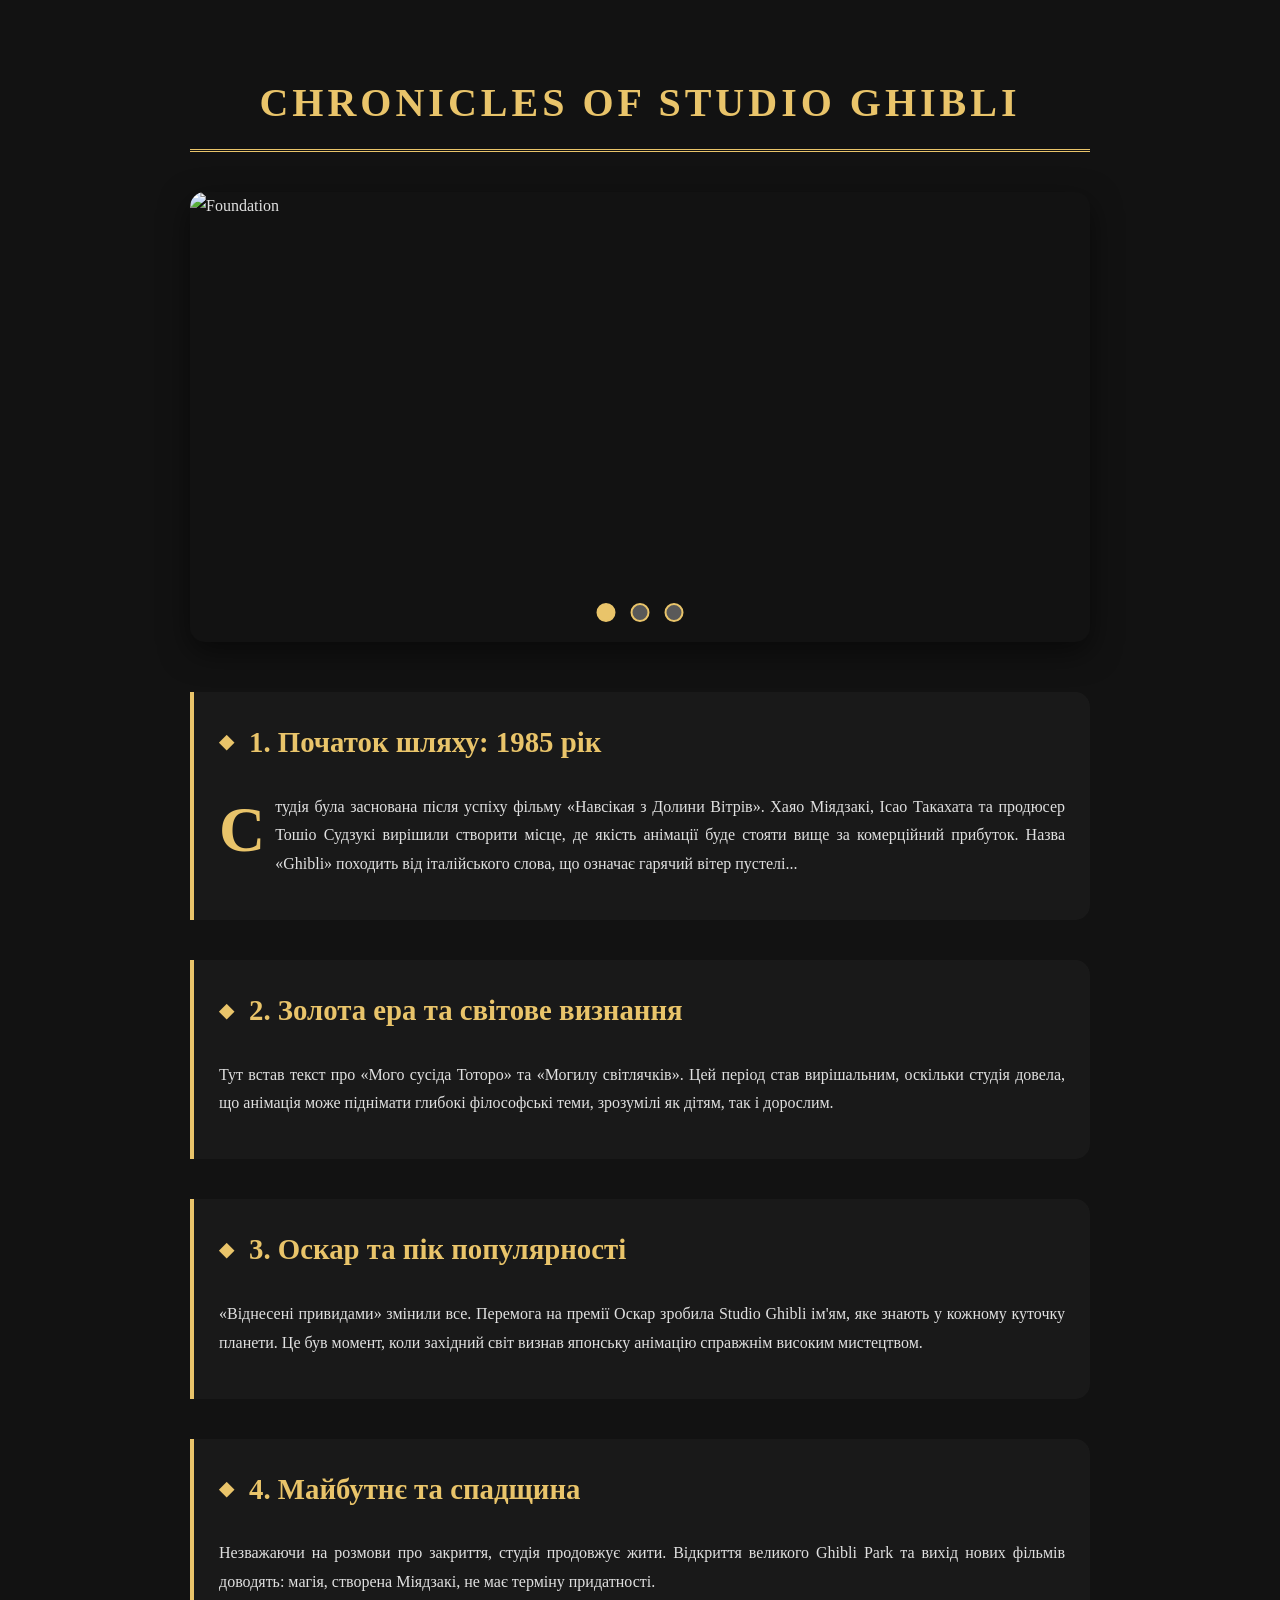
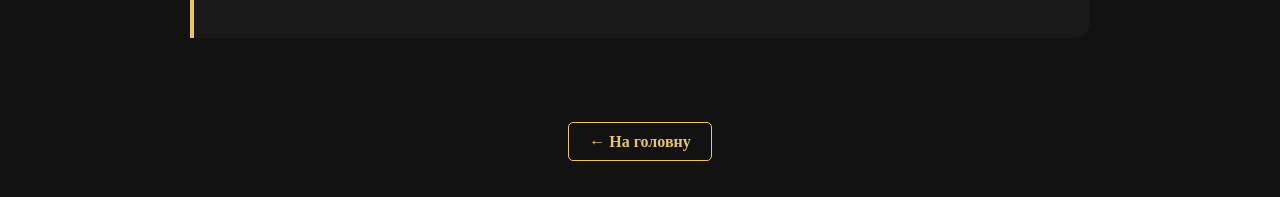
==== about.html @ 697f6bbd "Add files via upload" ====
<!DOCTYPE html>
<html lang="uk">
<head>
    <meta charset="UTF-8">
    <meta name="viewport" content="width=device-width, initial-scale=1.0">
    <title>Історія Studio Ghibli | Енциклопедія</title>
    <style>
        :root {
            --gold: #e9c46a;
            --bg: #121212;
            --text: #e0e0e0;
        }

        body {
            margin: 0;
            padding: 0;
            background: var(--bg);
            color: var(--text);
            font-family: 'Georgia', serif;
            line-height: 1.8;
        }

        .container {
            max-width: 900px;
            margin: 0 auto;
            padding: 40px 20px;
        }

        h1 {
            text-align: center;
            color: var(--gold);
            text-transform: uppercase;
            letter-spacing: 4px;
            font-size: 2.5rem;
            border-bottom: 3px double var(--gold);
            padding-bottom: 10px;
            margin-bottom: 40px;
        }

        /* --- СЛАЙДЕР (ГАЛЕРЕЯ) --- */
        .slider-container {
            position: relative;
            width: 100%;
            height: 450px;
            overflow: hidden;
            border-radius: 15px;
            box-shadow: 0 10px 30px rgba(0,0,0,0.5);
            margin-bottom: 50px;
        }

        .slides {
            display: flex;
            width: 500%; /* на 5 фото */
            height: 100%;
            transition: transform 0.5s ease-in-out;
        }

        .slide {
            width: 20%;
            height: 100%;
        }

        .slide img {
            width: 100%;
            height: 100%;
            object-fit: cover;
        }

        /* Кнопки-стрілочки (радіокнопки) */
        input[name="slider"] { display: none; }

        .controls {
            position: absolute;
            bottom: 20px;
            left: 50%;
            transform: translateX(-50%);
            display: flex;
            gap: 15px;
        }

        .controls label {
            width: 15px;
            height: 15px;
            background: rgba(255,255,255,0.3);
            border-radius: 50%;
            cursor: pointer;
            border: 2px solid var(--gold);
        }

        /* Логіка перемикання */
        #s1:checked ~ .slides { transform: translateX(0); }
        #s2:checked ~ .slides { transform: translateX(-20%); }
        #s3:checked ~ .slides { transform: translateX(-40%); }

        #s1:checked ~ .controls label:nth-child(1),
        #s2:checked ~ .controls label:nth-child(2),
        #s3:checked ~ .controls label:nth-child(3) {
            background: var(--gold);
        }

        /* --- ВЕРСТКА СТАТТІ (ГАЗЕТНИЙ СТИЛЬ) --- */
        .article-content {
            column-count: 1; /* Можна змінити на 2 для ПК, але 1 зручніше для читання */
            text-align: justify;
        }

        /* Стиль для 4 підпунктів */
        .section-box {
            margin-bottom: 40px;
            padding: 25px;
            background: rgba(255, 255, 255, 0.03);
            border-left: 4px solid var(--gold);
            border-radius: 0 15px 15px 0;
        }

        .section-box h2 {
            color: var(--gold);
            font-size: 1.8rem;
            margin-top: 0;
            display: flex;
            align-items: center;
        }

        .section-box h2::before {
            content: "◆";
            margin-right: 15px;
            font-size: 1.2rem;
        }

        .dropcap::first-letter {
            float: left;
            font-size: 4rem;
            line-height: 1;
            padding: 5px 10px 0 0;
            color: var(--gold);
            font-weight: bold;
        }

        /* Мобільна адаптація */
        @media (max-width: 768px) {
            .slider-container { height: 250px; }
            h1 { font-size: 1.8rem; }
            .section-box { padding: 15px; }
        }

        .back-nav {
            text-align: center;
            margin-top: 50px;
        }

        .back-nav a {
            color: var(--gold);
            text-decoration: none;
            font-weight: bold;
            border: 1px solid var(--gold);
            padding: 10px 20px;
            border-radius: 5px;
            transition: 0.3s;
        }

        .back-nav a:hover {
            background: var(--gold);
            color: var(--bg);
        }
    </style>
</head>
<body>

<div class="container">
    <h1>Chronicles of Studio Ghibli</h1>

    <div class="slider-container">
        <input type="radio" name="slider" id="s1" checked>
        <input type="radio" name="slider" id="s2">
        <input type="radio" name="slider" id="s3">

        <div class="slides">
            <div class="slide"><img src="../images/history1.jpg" alt="Foundation"></div>
            <div class="slide"><img src="../images/history2.jpg" alt="Miyazaki & Takahata"></div>
            <div class="slide"><img src="../images/history3.jpg" alt="Studio View"></div>
        </div>

        <div class="controls">
            <label for="s1"></label>
            <label for="s2"></label>
            <label for="s3"></label>
        </div>
    </div>

    <div class="article-content">

        <div class="section-box">
            <h2>1. Початок шляху: 1985 рік</h2>
            <p class="dropcap">
                Студія була заснована після успіху фільму «Навсікая з Долини Вітрів». 
                Хаяо Міядзакі, Ісао Такахата та продюсер Тошіо Судзукі вирішили створити 
                місце, де якість анімації буде стояти вище за комерційний прибуток. 
                Назва «Ghibli» походить від італійського слова, що означає гарячий вітер пустелі...
            </p>
        </div>

        <div class="section-box">
            <h2>2. Золота ера та світове визнання</h2>
            <p>
                Тут встав текст про «Мого сусіда Тоторо» та «Могилу світлячків». 
                Цей період став вирішальним, оскільки студія довела, що анімація 
                може піднімати глибокі філософські теми, зрозумілі як дітям, так і дорослим.
            </p>
        </div>

        <div class="section-box">
            <h2>3. Оскар та пік популярності</h2>
            <p>
                «Віднесені привидами» змінили все. Перемога на премії Оскар зробила Studio Ghibli 
                ім'ям, яке знають у кожному куточку планети. Це був момент, коли західний світ 
                визнав японську анімацію справжнім високим мистецтвом.
            </p>
        </div>

        <div class="section-box">
            <h2>4. Майбутнє та спадщина</h2>
            <p>
                Незважаючи на розмови про закриття, студія продовжує жити. Відкриття великого 
                Ghibli Park та вихід нових фільмів доводять: магія, створена Міядзакі, не має терміну придатності.
            </p>
        </div>

    </div>

    <div class="back-nav">
        <a href="index.html">← На головну</a>
    </div>
</div>

</body>
</html>
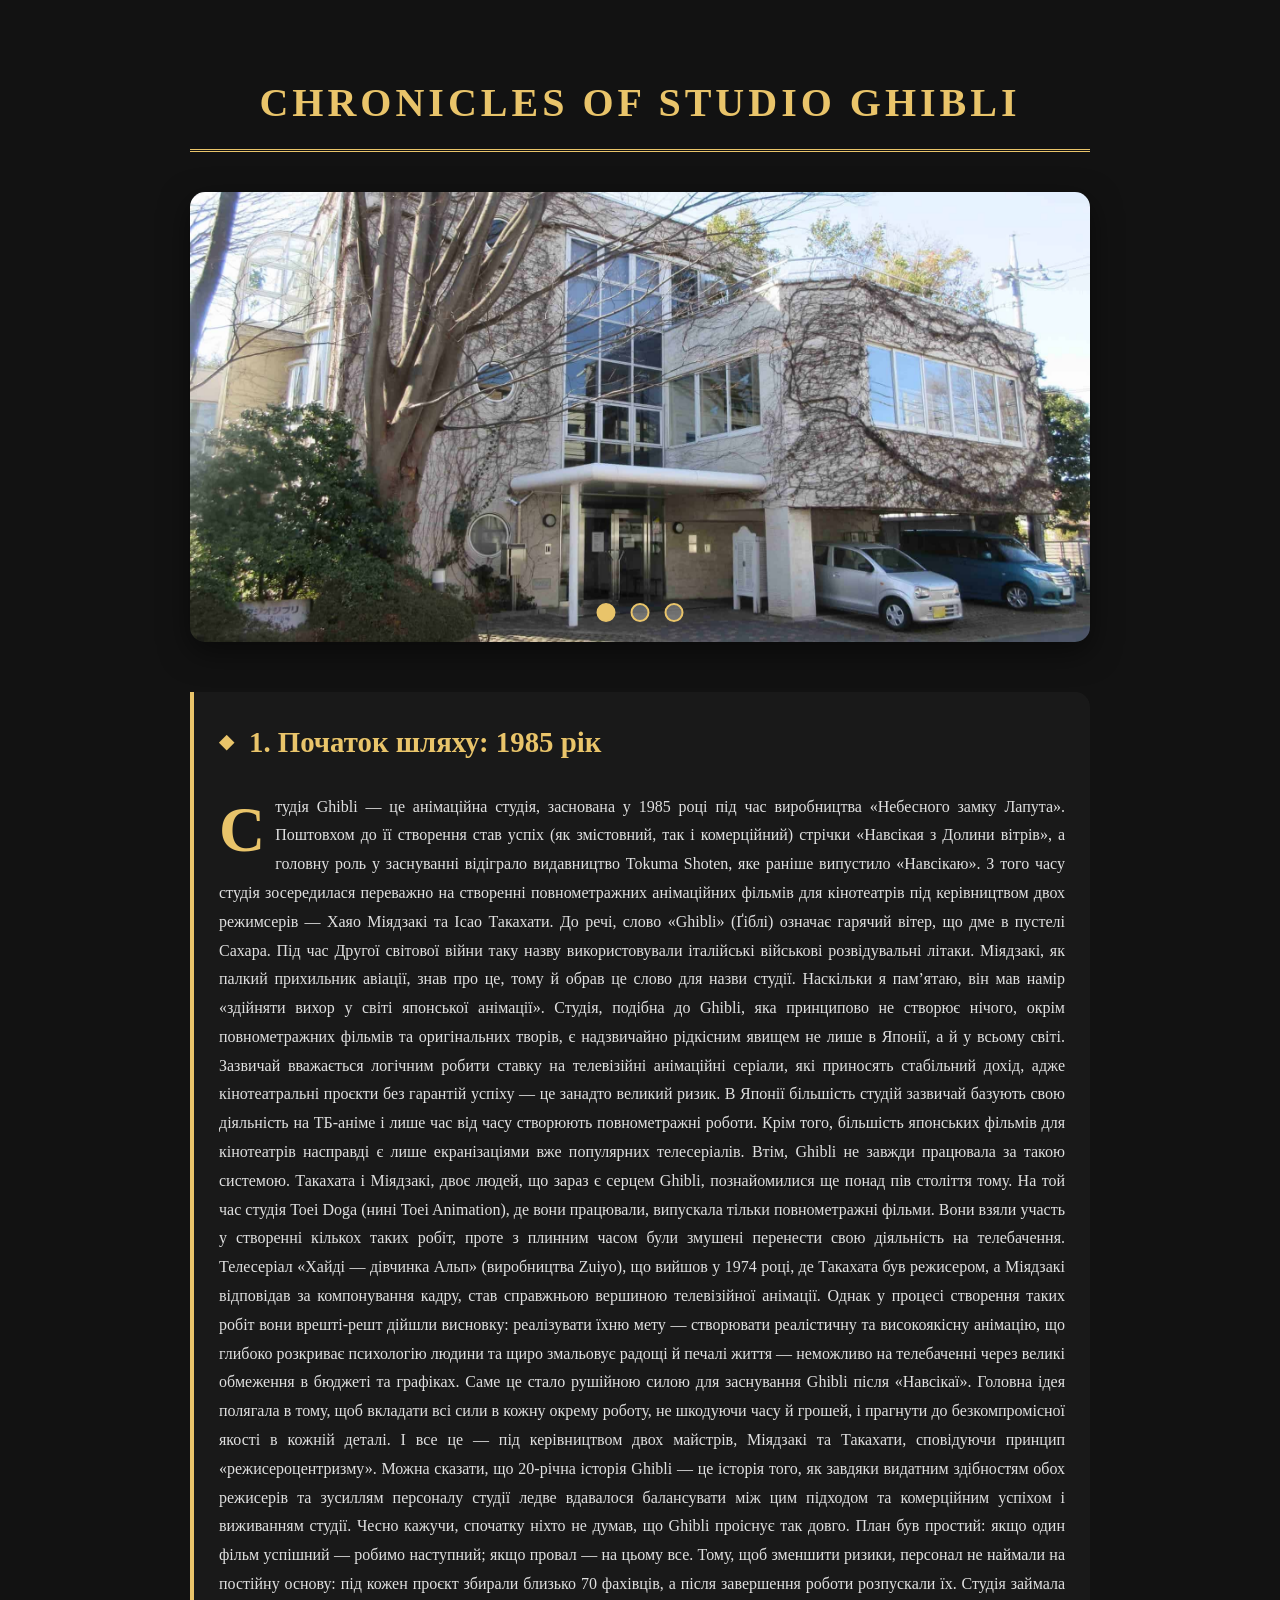
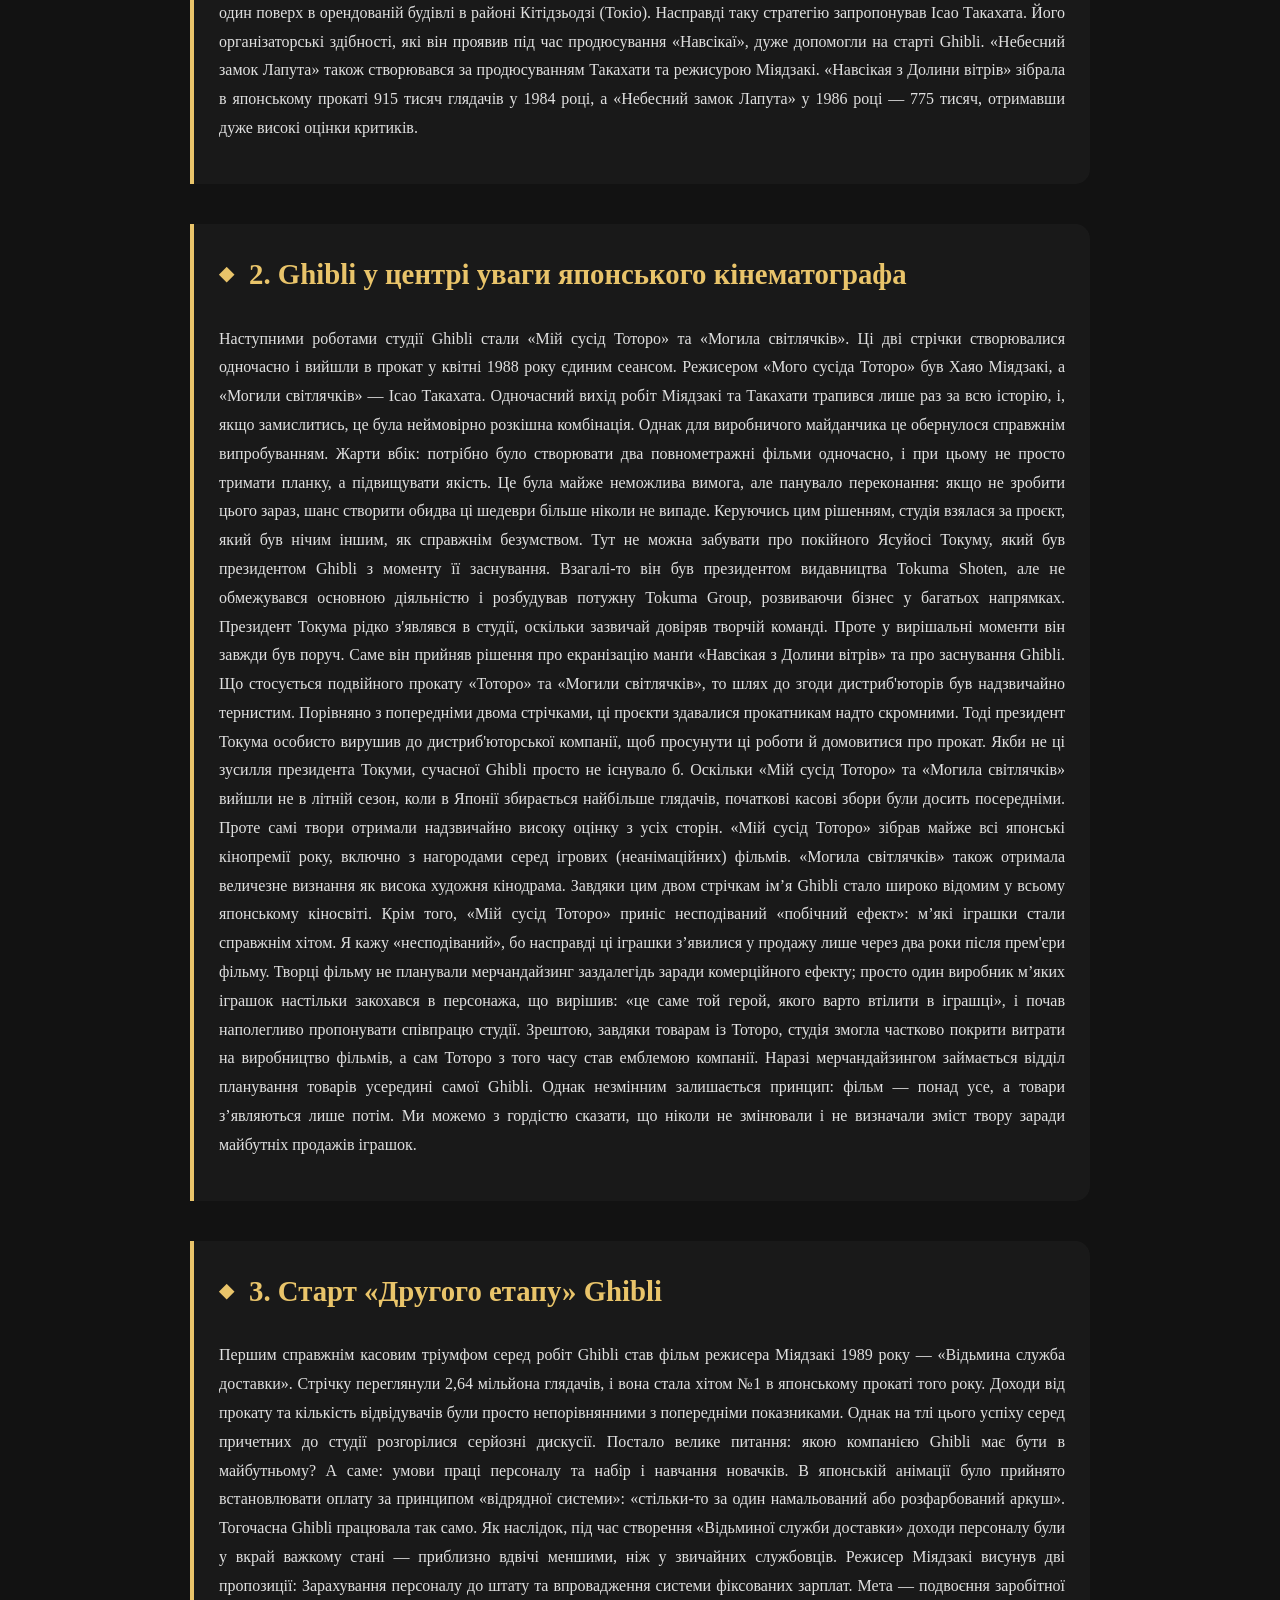
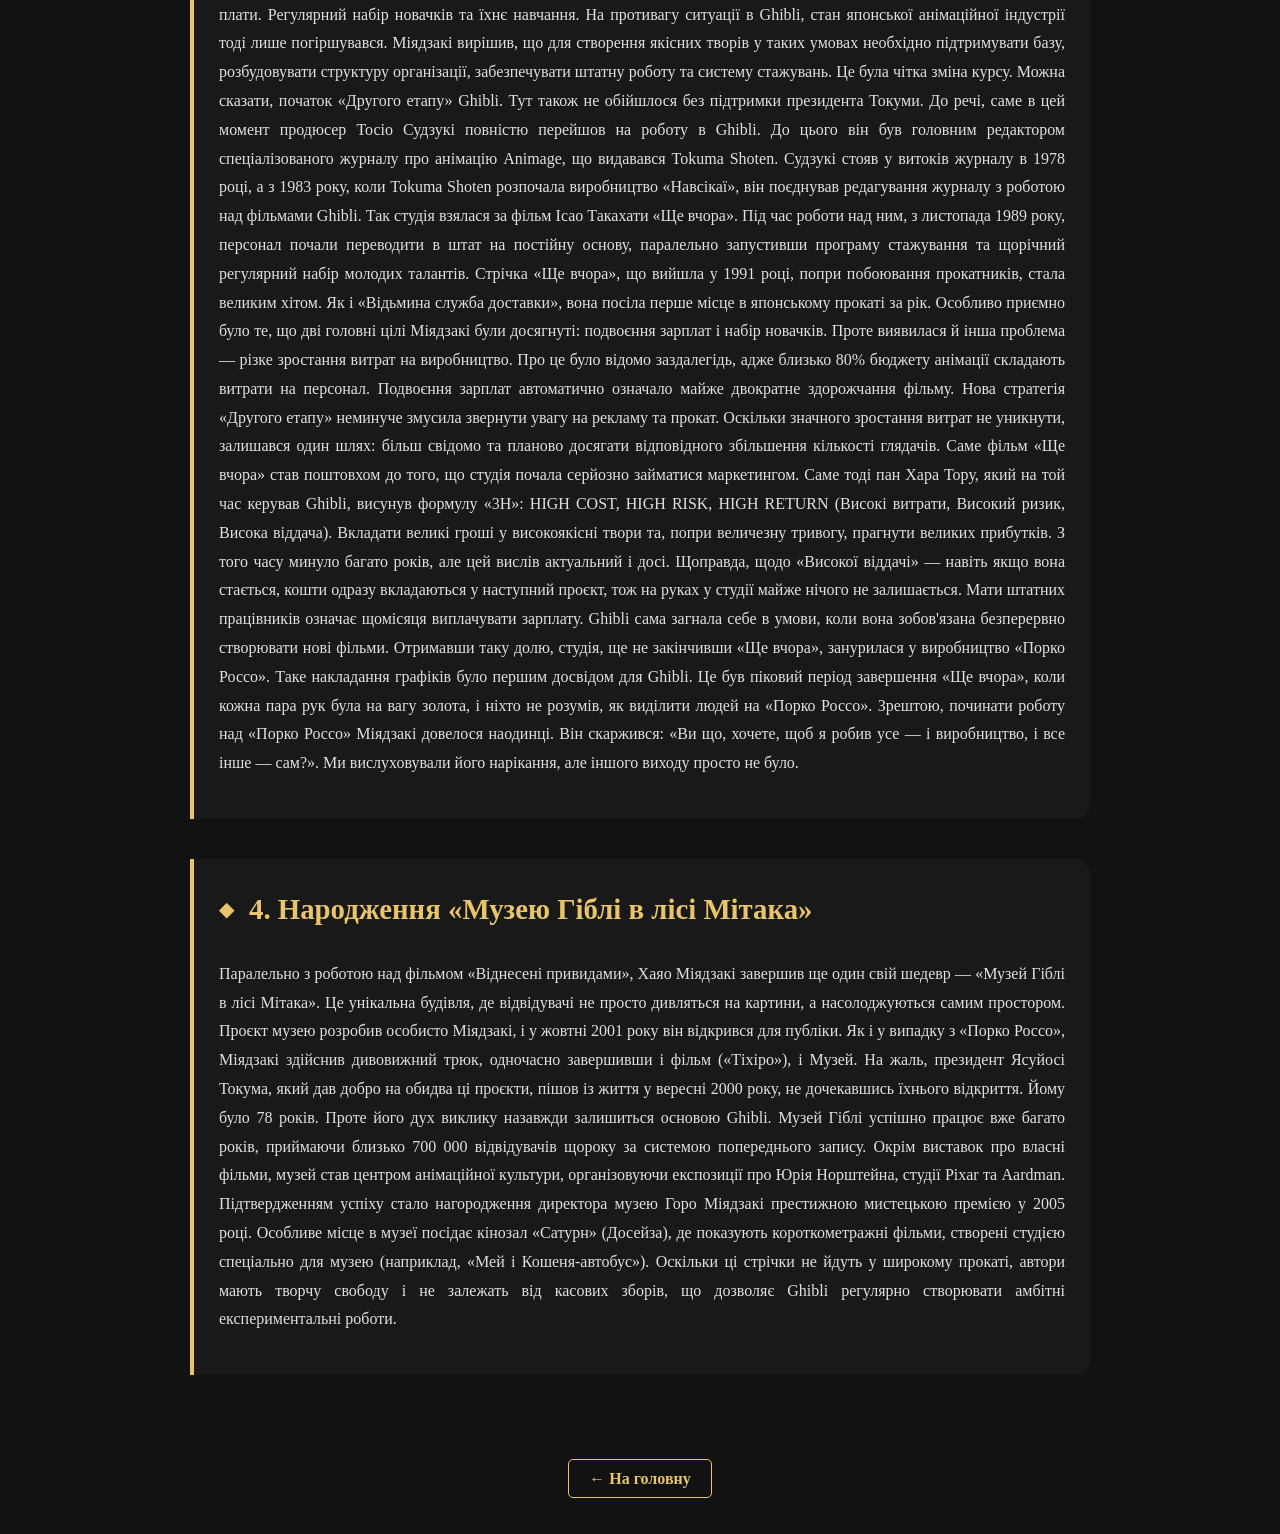
==== commit b88de985: "about.html" ====
--- a/about.html
+++ b/about.html
@@ -1,5 +1,5 @@
 <!DOCTYPE html>
-<html lang="uk">
+<html lang="ua">
 <head>
     <meta charset="UTF-8">
     <meta name="viewport" content="width=device-width, initial-scale=1.0">
@@ -175,9 +175,9 @@
         <input type="radio" name="slider" id="s3">
 
         <div class="slides">
-            <div class="slide"><img src="../images/history1.jpg" alt="Foundation"></div>
-            <div class="slide"><img src="../images/history2.jpg" alt="Miyazaki & Takahata"></div>
-            <div class="slide"><img src="../images/history3.jpg" alt="Studio View"></div>
+            <div class="slide"><img src="images/history1.jpg" alt="Foundation"></div>
+            <div class="slide"><img src="images/history2.jpg" alt="Miyazaki & Takahata"></div>
+            <div class="slide"><img src="images/history3.png" alt="Studio View"></div>
         </div>
 
         <div class="controls">
@@ -192,36 +192,28 @@
         <div class="section-box">
             <h2>1. Початок шляху: 1985 рік</h2>
             <p class="dropcap">
-                Студія була заснована після успіху фільму «Навсікая з Долини Вітрів». 
-                Хаяо Міядзакі, Ісао Такахата та продюсер Тошіо Судзукі вирішили створити 
-                місце, де якість анімації буде стояти вище за комерційний прибуток. 
-                Назва «Ghibli» походить від італійського слова, що означає гарячий вітер пустелі...
+                Студія Ghibli — це анімаційна студія, заснована у 1985 році під час виробництва «Небесного замку Лапута». Поштовхом до її створення став успіх (як змістовний, так і комерційний) стрічки «Навсікая з Долини вітрів», а головну роль у заснуванні відіграло видавництво Tokuma Shoten, яке раніше випустило «Навсікаю». З того часу студія зосередилася переважно на створенні повнометражних анімаційних фільмів для кінотеатрів під керівництвом двох режимсерів — Хаяо Міядзакі та Ісао Такахати. До речі, слово «Ghibli» (Ґіблі) означає гарячий вітер, що дме в пустелі Сахара. Під час Другої світової війни таку назву використовували італійські військові розвідувальні літаки. Міядзакі, як палкий прихильник авіації, знав про це, тому й обрав це слово для назви студії. Наскільки я пам’ятаю, він мав намір «здійняти вихор у світі японської анімації». Студія, подібна до Ghibli, яка принципово не створює нічого, окрім повнометражних фільмів та оригінальних творів, є надзвичайно рідкісним явищем не лише в Японії, а й у всьому світі. Зазвичай вважається логічним робити ставку на телевізійні анімаційні серіали, які приносять стабільний дохід, адже кінотеатральні проєкти без гарантій успіху — це занадто великий ризик. В Японії більшість студій зазвичай базують свою діяльність на ТБ-аніме і лише час від часу створюють повнометражні роботи. Крім того, більшість японських фільмів для кінотеатрів насправді є лише екранізаціями вже популярних телесеріалів. Втім, Ghibli не завжди працювала за такою системою. Такахата і Міядзакі, двоє людей, що зараз є серцем Ghibli, познайомилися ще понад пів століття тому. На той час студія Toei Doga (нині Toei Animation), де вони працювали, випускала тільки повнометражні фільми. Вони взяли участь у створенні кількох таких робіт, проте з плинним часом були змушені перенести свою діяльність на телебачення. Телесеріал «Хайді — дівчинка Альп» (виробництва Zuiyo), що вийшов у 1974 році, де Такахата був режисером, а Міядзакі відповідав за компонування кадру, став справжньою вершиною телевізійної анімації. Однак у процесі створення таких робіт вони врешті-решт дійшли висновку: реалізувати їхню мету — створювати реалістичну та високоякісну анімацію, що глибоко розкриває психологію людини та щиро змальовує радощі й печалі життя — неможливо на телебаченні через великі обмеження в бюджеті та графіках. Саме це стало рушійною силою для заснування Ghibli після «Навсікаї». Головна ідея полягала в тому, щоб вкладати всі сили в кожну окрему роботу, не шкодуючи часу й грошей, і прагнути до безкомпромісної якості в кожній деталі. І все це — під керівництвом двох майстрів, Міядзакі та Такахати, сповідуючи принцип «режисероцентризму». Можна сказати, що 20-річна історія Ghibli — це історія того, як завдяки видатним здібностям обох режисерів та зусиллям персоналу студії ледве вдавалося балансувати між цим підходом та комерційним успіхом і виживанням студії. Чесно кажучи, спочатку ніхто не думав, що Ghibli проіснує так довго. План був простий: якщо один фільм успішний — робимо наступний; якщо провал — на цьому все. Тому, щоб зменшити ризики, персонал не наймали на постійну основу: під кожен проєкт збирали близько 70 фахівців, а після завершення роботи розпускали їх. Студія займала один поверх в орендованій будівлі в районі Кітідзьодзі (Токіо). Насправді таку стратегію запропонував Ісао Такахата. Його організаторські здібності, які він проявив під час продюсування «Навсікаї», дуже допомогли на старті Ghibli. «Небесний замок Лапута» також створювався за продюсуванням Такахати та режисурою Міядзакі. «Навсікая з Долини вітрів» зібрала в японському прокаті 915 тисяч глядачів у 1984 році, а «Небесний замок Лапута» у 1986 році — 775 тисяч, отримавши дуже високі оцінки критиків.
+        </div>
+
+        <div class="section-box">
+            <h2>2. Ghibli у центрі уваги японського кінематографа</h2>
+            <p>
+             Наступними роботами студії Ghibli стали «Мій сусід Тоторо» та «Могила світлячків». Ці дві стрічки створювалися одночасно і вийшли в прокат у квітні 1988 року єдиним сеансом. Режисером «Мого сусіда Тоторо» був Хаяо Міядзакі, а «Могили світлячків» — Ісао Такахата. Одночасний вихід робіт Міядзакі та Такахати трапився лише раз за всю історію, і, якщо замислитись, це була неймовірно розкішна комбінація. Однак для виробничого майданчика це обернулося справжнім випробуванням. Жарти вбік: потрібно було створювати два повнометражні фільми одночасно, і при цьому не просто тримати планку, а підвищувати якість. Це була майже неможлива вимога, але панувало переконання: якщо не зробити цього зараз, шанс створити обидва ці шедеври більше ніколи не випаде. Керуючись цим рішенням, студія взялася за проєкт, який був нічим іншим, як справжнім безумством. Тут не можна забувати про покійного Ясуйосі Токуму, який був президентом Ghibli з моменту її заснування. Взагалі-то він був президентом видавництва Tokuma Shoten, але не обмежувався основною діяльністю і розбудував потужну Tokuma Group, розвиваючи бізнес у багатьох напрямках. Президент Токума рідко з'являвся в студії, оскільки зазвичай довіряв творчій команді. Проте у вирішальні моменти він завжди був поруч. Саме він прийняв рішення про екранізацію манґи «Навсікая з Долини вітрів» та про заснування Ghibli. Що стосується подвійного прокату «Тоторо» та «Могили світлячків», то шлях до згоди дистриб'юторів був надзвичайно тернистим. Порівняно з попередніми двома стрічками, ці проєкти здавалися прокатникам надто скромними. Тоді президент Токума особисто вирушив до дистриб'юторської компанії, щоб просунути ці роботи й домовитися про прокат. Якби не ці зусилля президента Токуми, сучасної Ghibli просто не існувало б. Оскільки «Мій сусід Тоторо» та «Могила світлячків» вийшли не в літній сезон, коли в Японії збирається найбільше глядачів, початкові касові збори були досить посередніми. Проте самі твори отримали надзвичайно високу оцінку з усіх сторін. «Мій сусід Тоторо» зібрав майже всі японські кінопремії року, включно з нагородами серед ігрових (неанімаційних) фільмів. «Могила світлячків» також отримала величезне визнання як висока художня кінодрама. Завдяки цим двом стрічкам ім’я Ghibli стало широко відомим у всьому японському кіносвіті. Крім того, «Мій сусід Тоторо» приніс несподіваний «побічний ефект»: м’які іграшки стали справжнім хітом. Я кажу «несподіваний», бо насправді ці іграшки з’явилися у продажу лише через два роки після прем'єри фільму. Творці фільму не планували мерчандайзинг заздалегідь заради комерційного ефекту; просто один виробник м’яких іграшок настільки закохався в персонажа, що вирішив: «це саме той герой, якого варто втілити в іграшці», і почав наполегливо пропонувати співпрацю студії. Зрештою, завдяки товарам із Тоторо, студія змогла частково покрити витрати на виробництво фільмів, а сам Тоторо з того часу став емблемою компанії. Наразі мерчандайзингом займається відділ планування товарів усередині самої Ghibli. Однак незмінним залишається принцип: фільм — понад усе, а товари з’являються лише потім. Ми можемо з гордістю сказати, що ніколи не змінювали і не визначали зміст твору заради майбутніх продажів іграшок.
+        </div>
+
+        <div class="section-box">
+            <h2>3. Старт «Другого етапу» Ghibli</h2>
+            <p>
+               Першим справжнім касовим тріумфом серед робіт Ghibli став фільм режисера Міядзакі 1989 року — «Відьмина служба доставки». Стрічку переглянули 2,64 мільйона глядачів, і вона стала хітом №1 в японському прокаті того року. Доходи від прокату та кількість відвідувачів були просто непорівнянними з попередніми показниками. Однак на тлі цього успіху серед причетних до студії розгорілися серйозні дискусії. Постало велике питання: якою компанією Ghibli має бути в майбутньому? А саме: умови праці персоналу та набір і навчання новачків. В японській анімації було прийнято встановлювати оплату за принципом «відрядної системи»: «стільки-то за один намальований або розфарбований аркуш». Тогочасна Ghibli працювала так само. Як наслідок, під час створення «Відьминої служби доставки» доходи персоналу були у вкрай важкому стані — приблизно вдвічі меншими, ніж у звичайних службовців. Режисер Міядзакі висунув дві пропозиції: 
+                Зарахування персоналу до штату та впровадження системи фіксованих зарплат.
+                Мета — подвоєння заробітної плати. Регулярний набір новачків та їхнє навчання. На противагу ситуації в Ghibli, стан японської анімаційної індустрії тоді лише погіршувався. Міядзакі вирішив, що для створення якісних творів у таких умовах необхідно підтримувати базу, розбудовувати структуру організації, забезпечувати штатну роботу та систему стажувань. Це була чітка зміна курсу. Можна сказати, початок «Другого етапу» Ghibli. Тут також не обійшлося без підтримки президента Токуми. До речі, саме в цей момент продюсер Тосіо Судзукі повністю перейшов на роботу в Ghibli. До цього він був головним редактором спеціалізованого журналу про анімацію Animage, що видавався Tokuma Shoten. Судзукі стояв у витоків журналу в 1978 році, а з 1983 року, коли Tokuma Shoten розпочала виробництво «Навсікаї», він поєднував редагування журналу з роботою над фільмами Ghibli. Так студія взялася за фільм Ісао Такахати «Ще вчора». Під час роботи над ним, з листопада 1989 року, персонал почали переводити в штат на постійну основу, паралельно запустивши програму стажування та щорічний регулярний набір молодих талантів. Стрічка «Ще вчора», що вийшла у 1991 році, попри побоювання прокатників, стала великим хітом. Як і «Відьмина служба доставки», вона посіла перше місце в японському прокаті за рік. Особливо приємно було те, що дві головні цілі Міядзакі були досягнуті: подвоєння зарплат і набір новачків. Проте виявилася й інша проблема — різке зростання витрат на виробництво. Про це було відомо заздалегідь, адже близько 80% бюджету анімації складають витрати на персонал. Подвоєння зарплат автоматично означало майже двократне здорожчання фільму. Нова стратегія «Другого етапу» неминуче змусила звернути увагу на рекламу та прокат. Оскільки значного зростання витрат не уникнути, залишався один шлях: більш свідомо та планово досягати відповідного збільшення кількості глядачів. Саме фільм «Ще вчора» став поштовхом до того, що студія почала серйозно займатися маркетингом. Саме тоді пан Хара Тору, який на той час керував Ghibli, висунув формулу «3H»: HIGH COST, HIGH RISK, HIGH RETURN (Високі витрати, Високий ризик, Висока віддача). Вкладати великі гроші у високоякісні твори та, попри величезну тривогу, прагнути великих прибутків. З того часу минуло багато років, але цей вислів актуальний і досі. Щоправда, щодо «Високої віддачі» — навіть якщо вона стається, кошти одразу вкладаються у наступний проєкт, тож на руках у студії майже нічого не залишається. Мати штатних працівників означає щомісяця виплачувати зарплату. Ghibli сама загнала себе в умови, коли вона зобов'язана безперервно створювати нові фільми. Отримавши таку долю, студія, ще не закінчивши «Ще вчора», занурилася у виробництво «Порко Россо». Таке накладання графіків було першим досвідом для Ghibli. Це був піковий період завершення «Ще вчора», коли кожна пара рук була на вагу золота, і ніхто не розумів, як виділити людей на «Порко Россо». Зрештою, починати роботу над «Порко Россо» Міядзакі довелося наодинці. Він скаржився: «Ви що, хочете, щоб я робив усе — і виробництво, і все інше — сам?». Ми вислуховували його нарікання, але іншого виходу просто не було.
             </p>
         </div>
 
         <div class="section-box">
-            <h2>2. Золота ера та світове визнання</h2>
+            <h2>4. Народження «Музею Гіблі в лісі Мітака»</h2>
             <p>
-                Тут встав текст про «Мого сусіда Тоторо» та «Могилу світлячків». 
-                Цей період став вирішальним, оскільки студія довела, що анімація 
-                може піднімати глибокі філософські теми, зрозумілі як дітям, так і дорослим.
-            </p>
-        </div>
-
-        <div class="section-box">
-            <h2>3. Оскар та пік популярності</h2>
-            <p>
-                «Віднесені привидами» змінили все. Перемога на премії Оскар зробила Studio Ghibli 
-                ім'ям, яке знають у кожному куточку планети. Це був момент, коли західний світ 
-                визнав японську анімацію справжнім високим мистецтвом.
-            </p>
-        </div>
-
-        <div class="section-box">
-            <h2>4. Майбутнє та спадщина</h2>
-            <p>
-                Незважаючи на розмови про закриття, студія продовжує жити. Відкриття великого 
-                Ghibli Park та вихід нових фільмів доводять: магія, створена Міядзакі, не має терміну придатності.
+                Паралельно з роботою над фільмом «Віднесені привидами», Хаяо Міядзакі завершив ще один свій шедевр — «Музей Гіблі в лісі Мітака». Це унікальна будівля, де відвідувачі не просто дивляться на картини, а насолоджуються самим простором. Проєкт музею розробив особисто Міядзакі, і у жовтні 2001 року він відкрився для публіки. Як і у випадку з «Порко Россо», Міядзакі здійснив дивовижний трюк, одночасно завершивши і фільм («Тіхіро»), і Музей. На жаль, президент Ясуйосі Токума, який дав добро на обидва ці проєкти, пішов із життя у вересні 2000 року, не дочекавшись їхнього відкриття. Йому було 78 років. Проте його дух виклику назавжди залишиться основою Ghibli. Музей Гіблі успішно працює вже багато років, приймаючи близько 700 000 відвідувачів щороку за системою попереднього запису. Окрім виставок про власні фільми, музей став центром анімаційної культури, організовуючи експозиції про Юрія Норштейна, студії Pixar та Aardman. Підтвердженням успіху стало нагородження директора музею Горо Міядзакі престижною мистецькою премією у 2005 році. Особливе місце в музеї посідає кінозал «Сатурн» (Досейза), де показують короткометражні фільми, створені студією спеціально для музею (наприклад, «Мей і Кошеня-автобус»). Оскільки ці стрічки не йдуть у широкому прокаті, автори мають творчу свободу і не залежать від касових зборів, що дозволяє Ghibli регулярно створювати амбітні експериментальні роботи.
             </p>
         </div>
 
@@ -233,4 +225,4 @@
 </div>
 
 </body>
-</html>+</html>
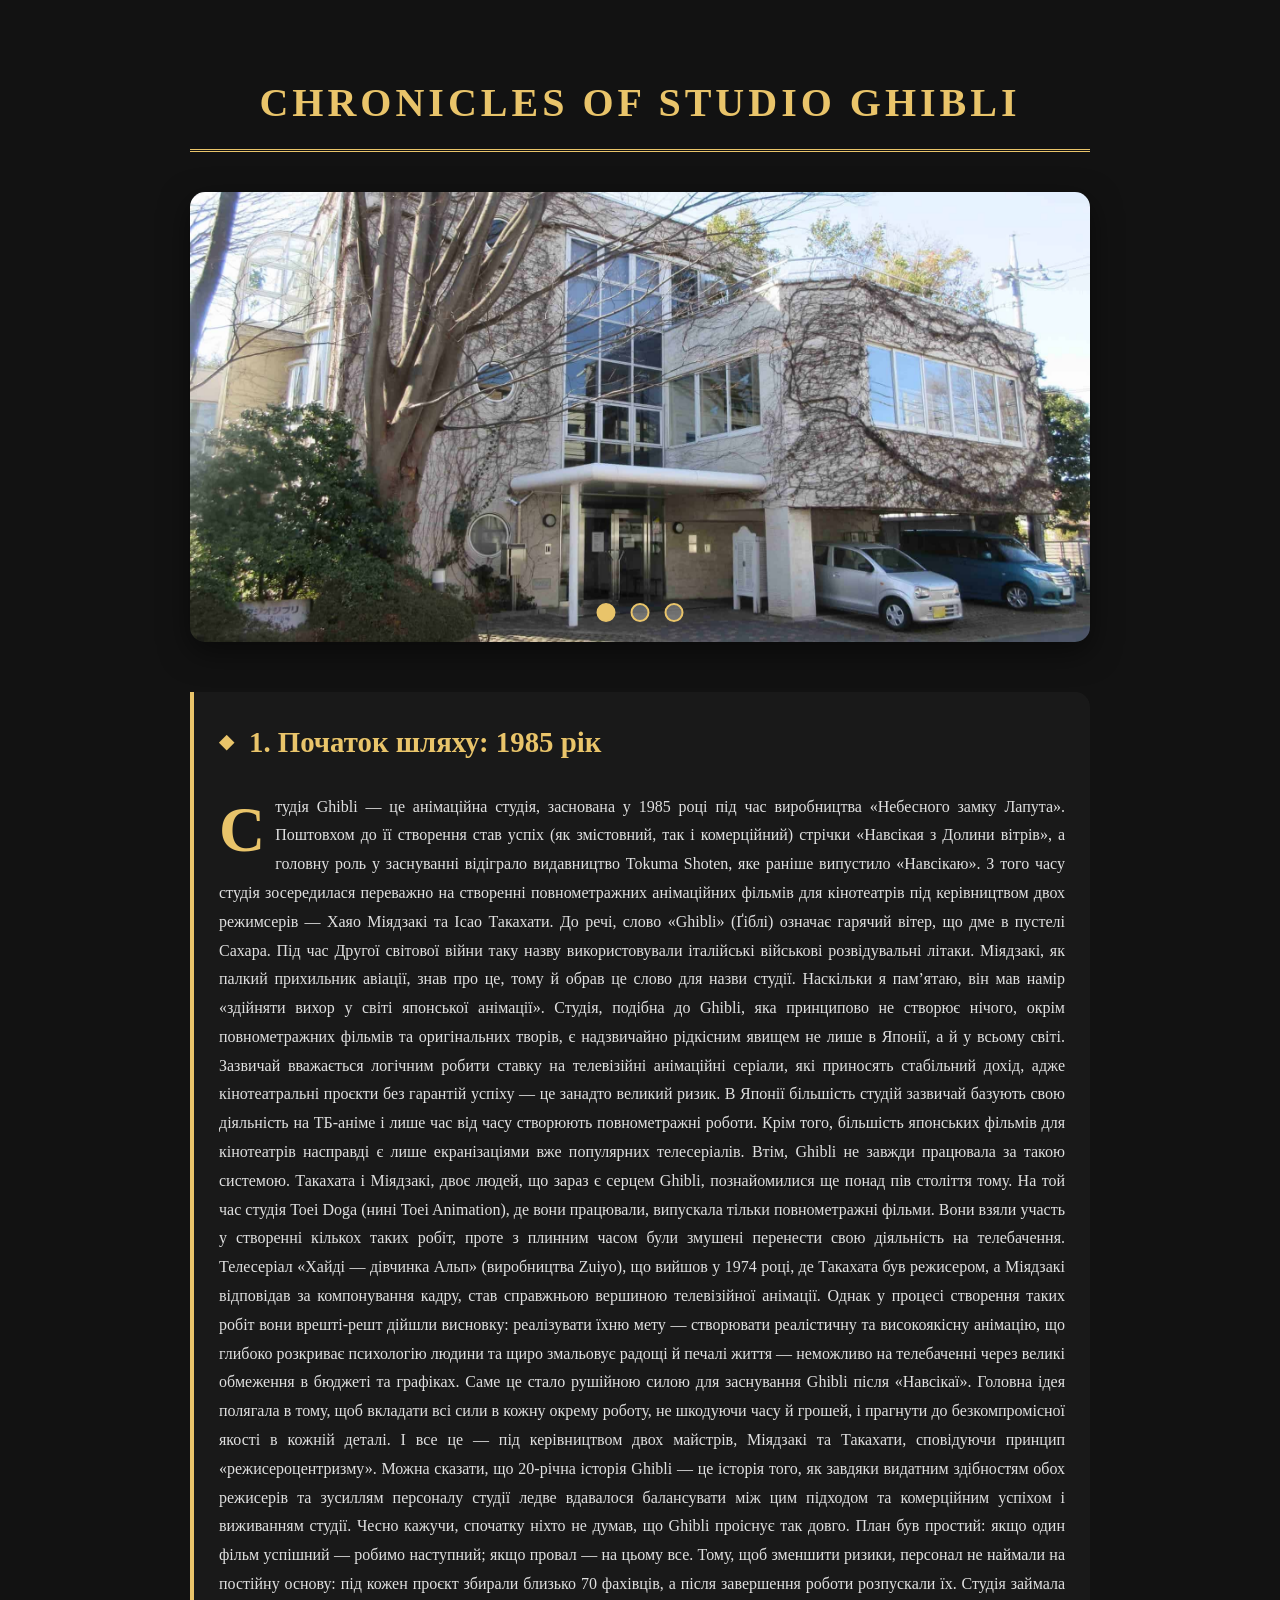
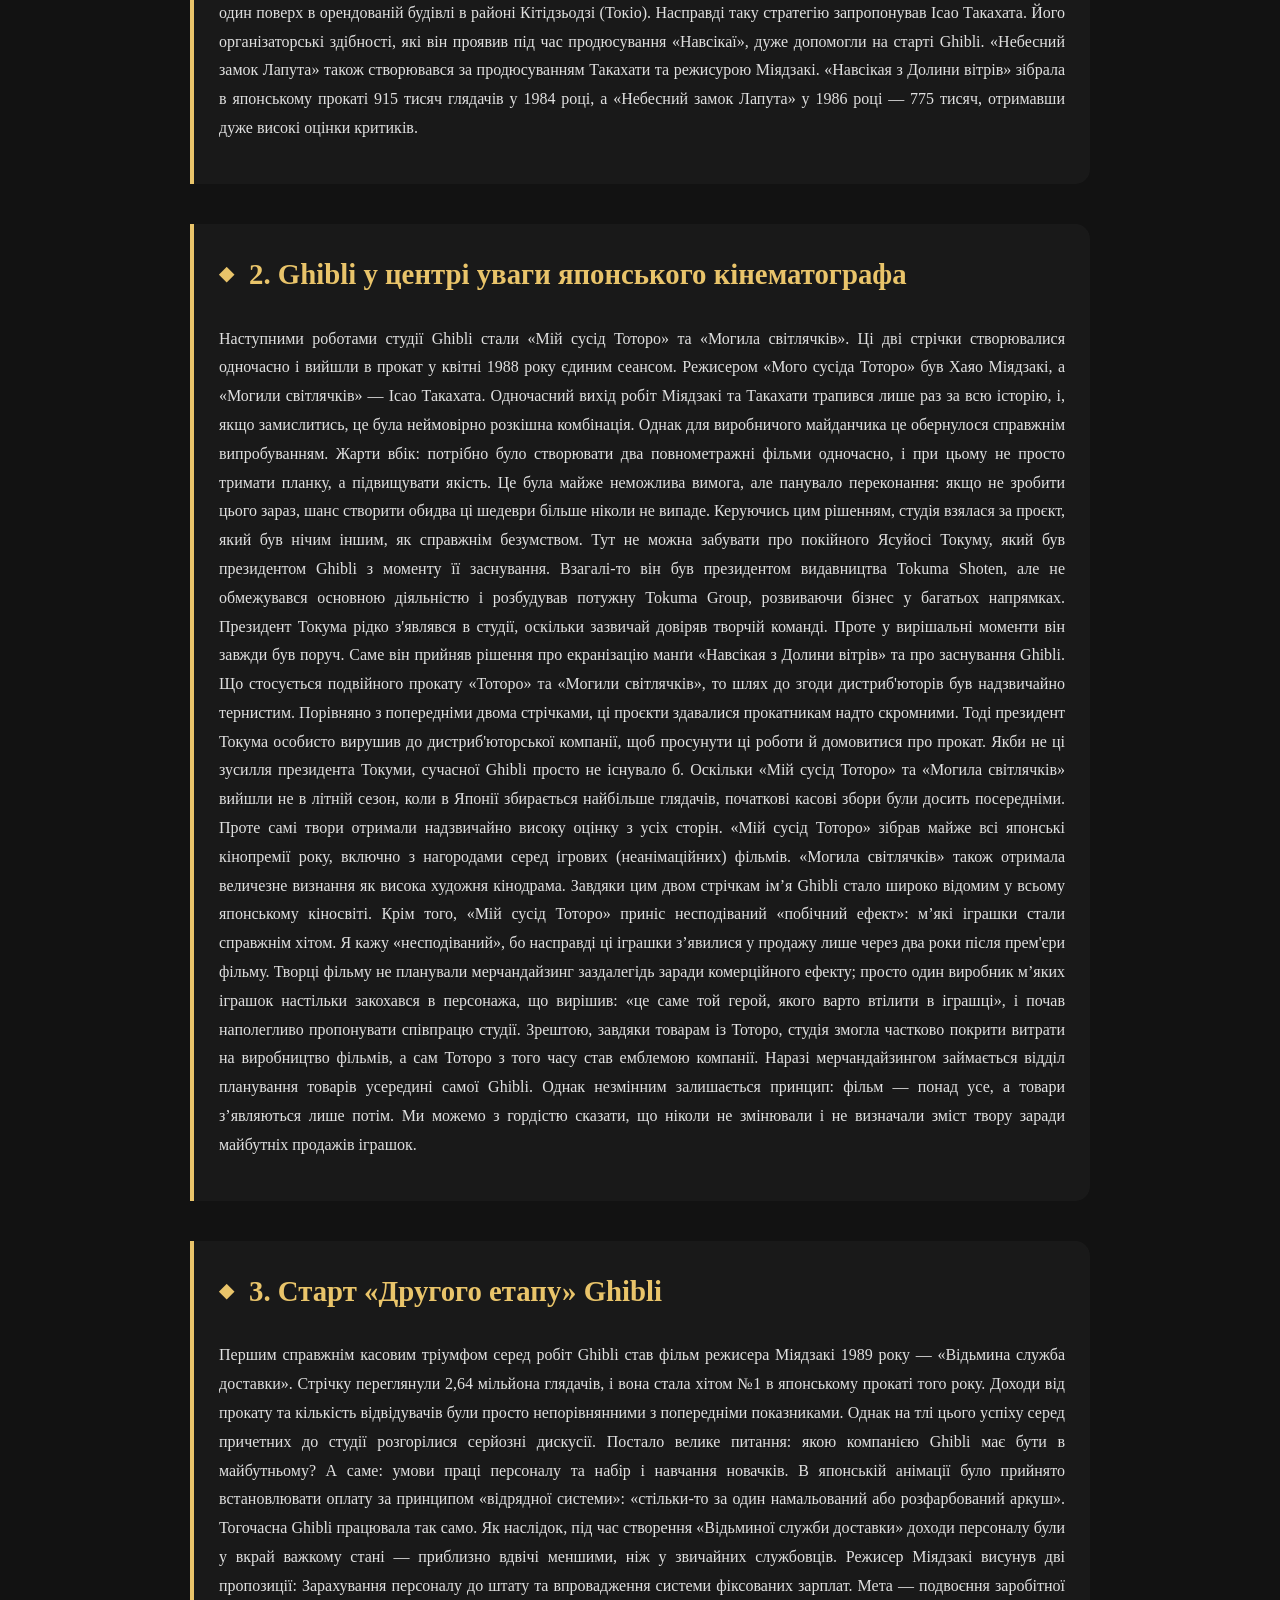
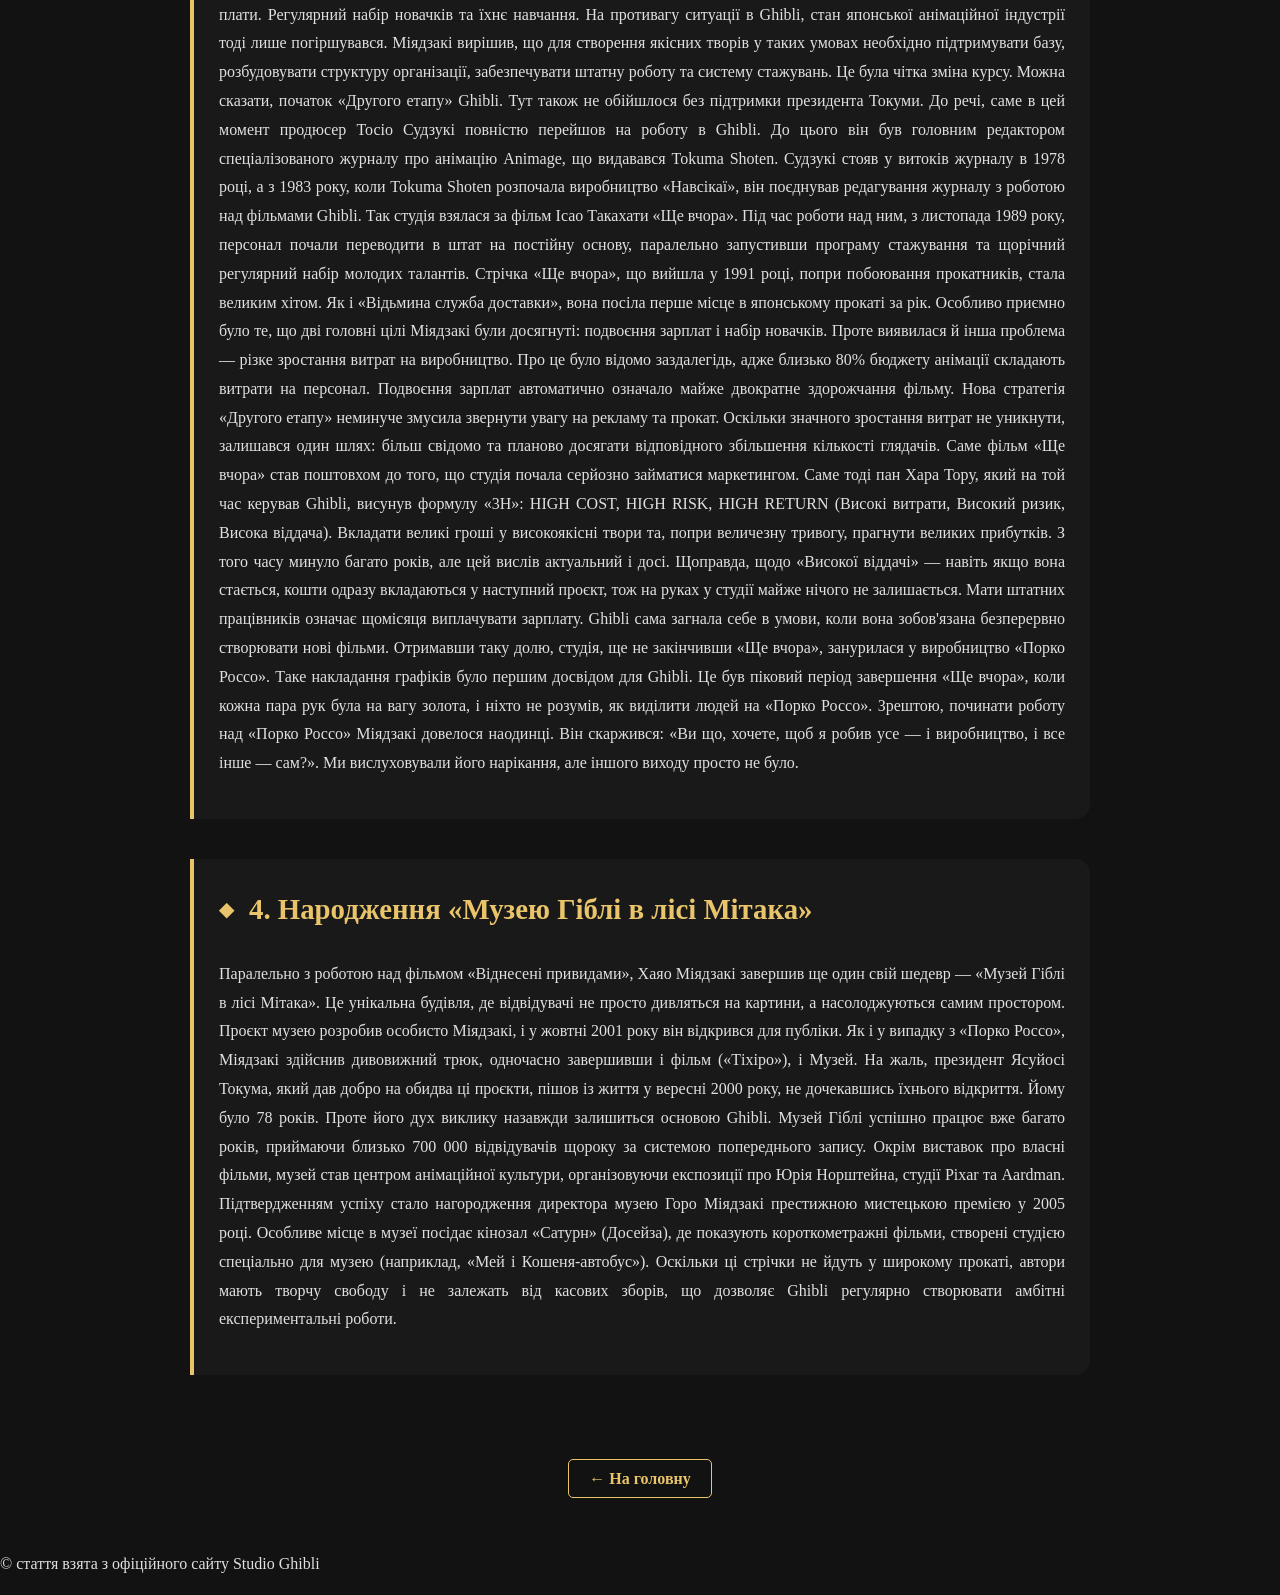
==== commit 9f08c9c7: "about.html" ====
--- a/about.html
+++ b/about.html
@@ -225,4 +225,7 @@
 </div>
 
 </body>
+     <footer>
+        <p>&copy; стаття взята з офіційного сайту Studio Ghibli</p>
+    </footer>
 </html>
